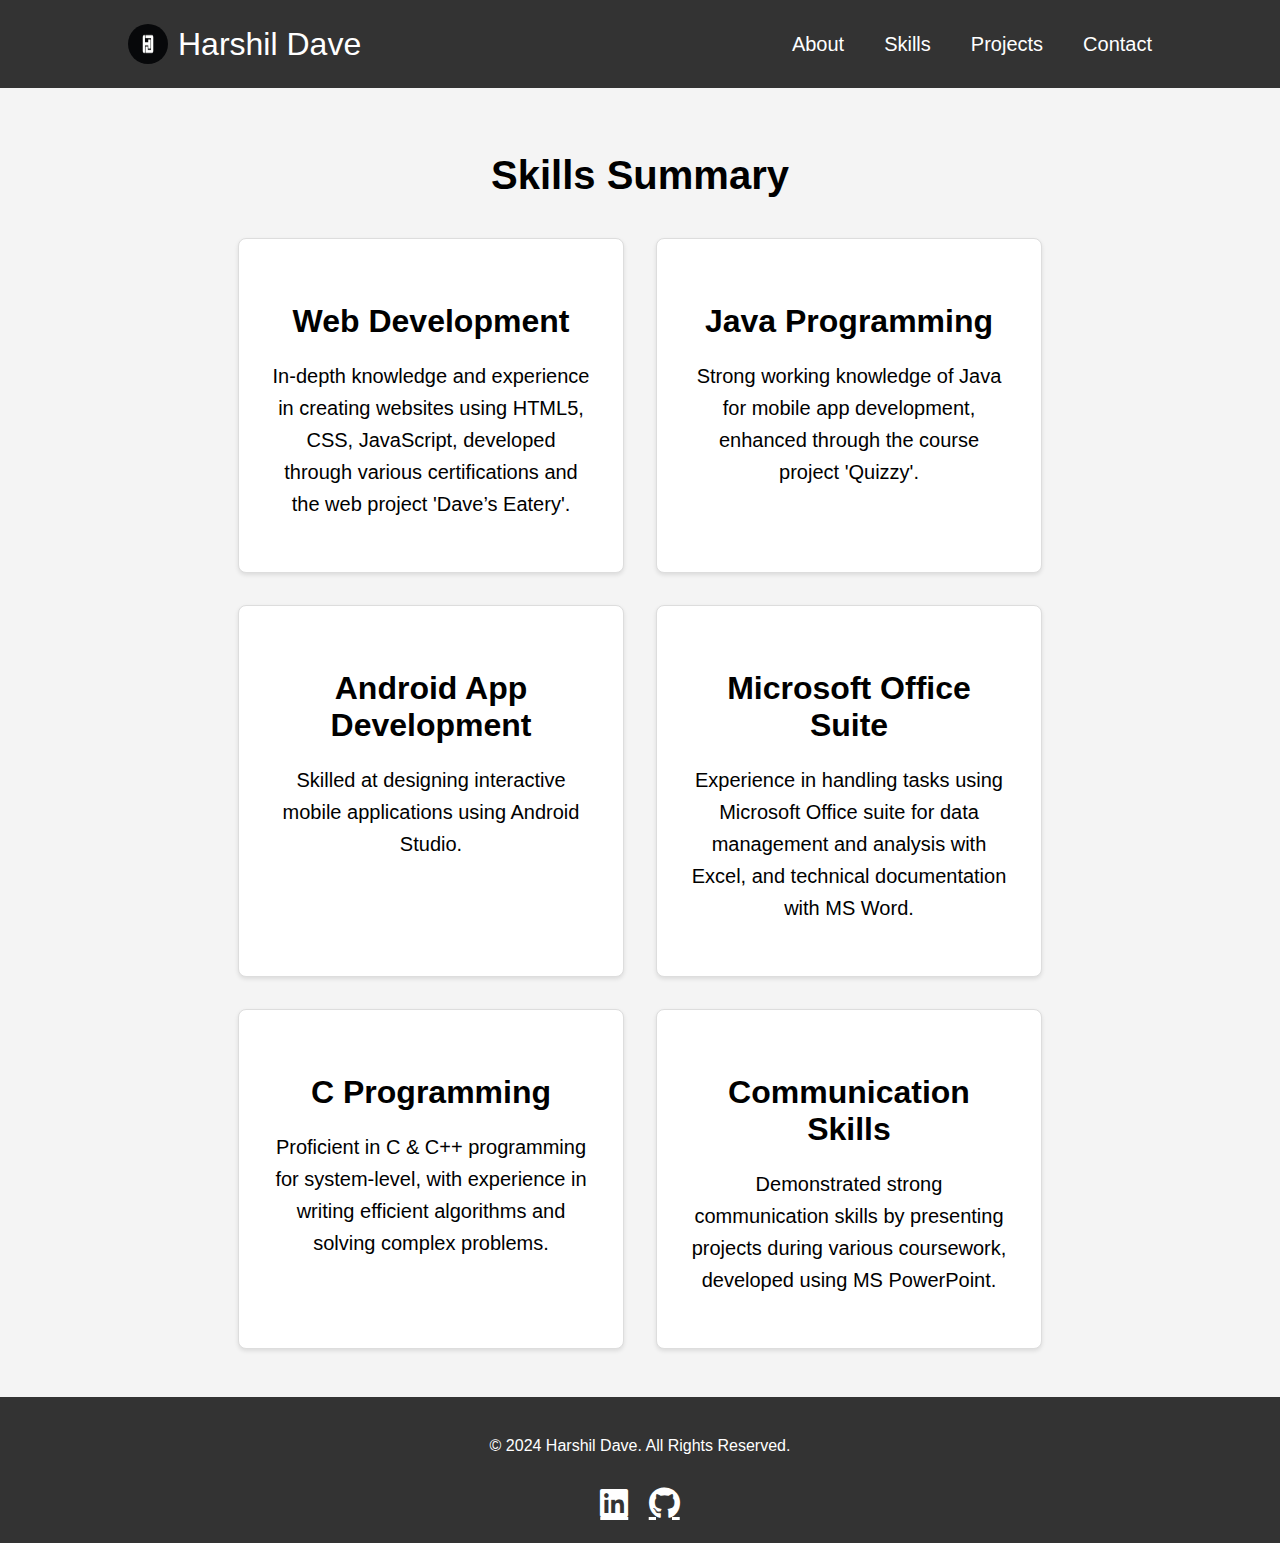
==== skills.html @ 9693ce3e "initail website setup" ====
<!DOCTYPE html>
<html lang="en">
<head>
    <meta charset="UTF-8">
    <meta name="viewport" content="width=device-width, initial-scale=1.0">
    <title>Skills - Harshil Dave</title>
    <link rel="stylesheet" href="skills.css">
    <link rel="stylesheet" href="https://cdnjs.cloudflare.com/ajax/libs/font-awesome/6.1.1/css/all.min.css">
</head>
<body>
    <header>
        <nav>
            <div class="container">
                <div class="logo">
                    <img src = "harshil.png" alt = "Harshil Dave" class="nav-img">
                    <a href="index.html">Harshil Dave</a>
                </div>
                <ul class="nav-links">
                    <li><a href="about.html">About</a></li>
                    <li><a href="skills.html">Skills</a></li>
                    <li><a href="projects.html">Projects</a></li>
                    <li><a href="contact.html">Contact</a></li>
                </ul>
                <div class="burger">
                    <div class="line1"></div>
                    <div class="line2"></div>
                    <div class="line3"></div>
                </div>
            </div>
        </nav>
    </header>
    <section id="skills">
        <div class="container">
            <h2>Skills Summary</h2>
            <div class="skills-container">
                <div class="skill-card">
                    <h3>Web Development</h3>
                    <p>In-depth knowledge and experience in creating websites using HTML5, CSS, JavaScript, developed through various certifications and the web project 'Dave’s Eatery'.</p>
                </div>
                <div class="skill-card">
                    <h3>Java Programming</h3>
                    <p>Strong working knowledge of Java for mobile app development, enhanced through the course project 'Quizzy'.</p>
                </div>
                <div class="skill-card">
                    <h3>Android App Development</h3>
                    <p>Skilled at designing interactive mobile applications using Android Studio.</p>
                </div>
                <div class="skill-card">
                    <h3>Microsoft Office Suite</h3>
                    <p>Experience in handling tasks using Microsoft Office suite for data management and analysis with Excel, and technical documentation with MS Word.</p>
                </div>
                <div class="skill-card">
                    <h3>C Programming </h3>
                    <p><p>Proficient in C & C++ programming for system-level, with experience in writing efficient algorithms and solving complex problems.</p>
                </p>
                </div>
                <div class="skill-card">
                    <h3>Communication Skills</h3>
                    <p>Demonstrated strong communication skills by presenting projects during various coursework, developed using MS PowerPoint.</p>
                </div>
            </div>
        </div>
    </section>
    <footer>
        <div class="container">
            <p>&copy; 2024 Harshil Dave. All Rights Reserved.</p>
            <div class="social-links">
                <a href="https://www.linkedin.com/in/harshildave23" target="_blank" class="fab fa-linkedin"></a>
                <a href="https://github.com/Dave2317" target="_blank" class="fab fa-github"></a>
            </div>
        </div>
    </footer>
   
</body>
</html>
---- skills.css ----
/* General Styles */
body, html {
    margin: 0;
    padding: 0;
    box-sizing: border-box;
    font-family: 'Arial', sans-serif;
    min-height: 100%;
    display: flex;
    flex-direction: column;
}

.container {
    width: 80%;
    margin: auto;
}

header {
    background: #333;
    color: #fff;
    padding: 1.5rem 0; /* Increased padding */
}

header .container {
    display: flex;
    justify-content: space-between;
    align-items: center;
}

header .logo {
    display: flex;
    align-items: center;
}

header .logo img.nav-img {
    width: 40px; /* Adjust size as needed */
    height: 40px; /* Adjust size as needed */
    border-radius: 50%;
    margin-right: 10px;
}

header .logo a {
    color: #fff;
    text-decoration: none;
    font-size: 2rem; /* Increased font size */
}

.nav-links {
    list-style: none;
    display: flex;
    justify-content: flex-end;
    align-items: center;
    margin: 0;
}

.nav-links li {
    margin-left: 2.5rem; /* Increased margin */
}

.nav-links a {
    color: #fff;
    text-decoration: none;
    font-size: 1.25rem; /* Increased font size */
}

.burger {
    display: none;
    cursor: pointer;
}

.burger div {
    width: 25px;
    height: 3px;
    background: #fff;
    margin: 5px;
    transition: all 0.3s ease;
}

/* Skills Section */
#skills {
    background: #f4f4f4;
    padding: 2rem 0;
    text-align: center;
    flex: 1; /* Ensure skills section grows to fill space */
}

#skills h2 {
    font-size: 2.5rem; /* Increased font size */
    margin-bottom: 1.5rem;
}

.skills-container {
    display: flex;
    flex-wrap: wrap;
    justify-content: center;
}

.skill-card {
    background: #fff;
    border: 1px solid #ddd;
    border-radius: 8px;
    box-shadow: 0 2px 4px rgba(0,0,0,0.1);
    margin: 1rem;
    padding: 2rem; /* Increased padding */
    width: 320px; /* Adjusted width */
}

.skill-card h3 {
    font-size: 2rem; /* Increased font size */
    margin-bottom: 1rem;
}

.skill-card p {
    font-size: 1.25rem; /* Increased font size */
    line-height: 1.6;
}

/* Footer */
footer {
    background: #333;
    color: #fff;
    text-align: center;
    padding: 1.5rem 0; /* Increased padding */
    position: relative;
}

footer .container {
    display: flex;
    flex-direction: column;
    align-items: center;
}

footer .social-links {
    margin-top: 1rem;
}

footer .social-links a {
    margin: 0 0.5rem;
    color: #fff;
    font-size: 2rem; /* Font size for icons */
    transition: transform 0.3s ease;
}

footer .social-links a:hover {
    transform: scale(1.2);
}

/* Responsive Design */
@media (max-width: 768px) {
    .nav-links {
        display: none;
        flex-direction: column;
        text-align: center;
    }

    .nav-links.active {
        display: flex;
    }

    .burger {
        display: block;
    }

    .skills-container {
        flex-direction: column;
        align-items: center;
    }
}
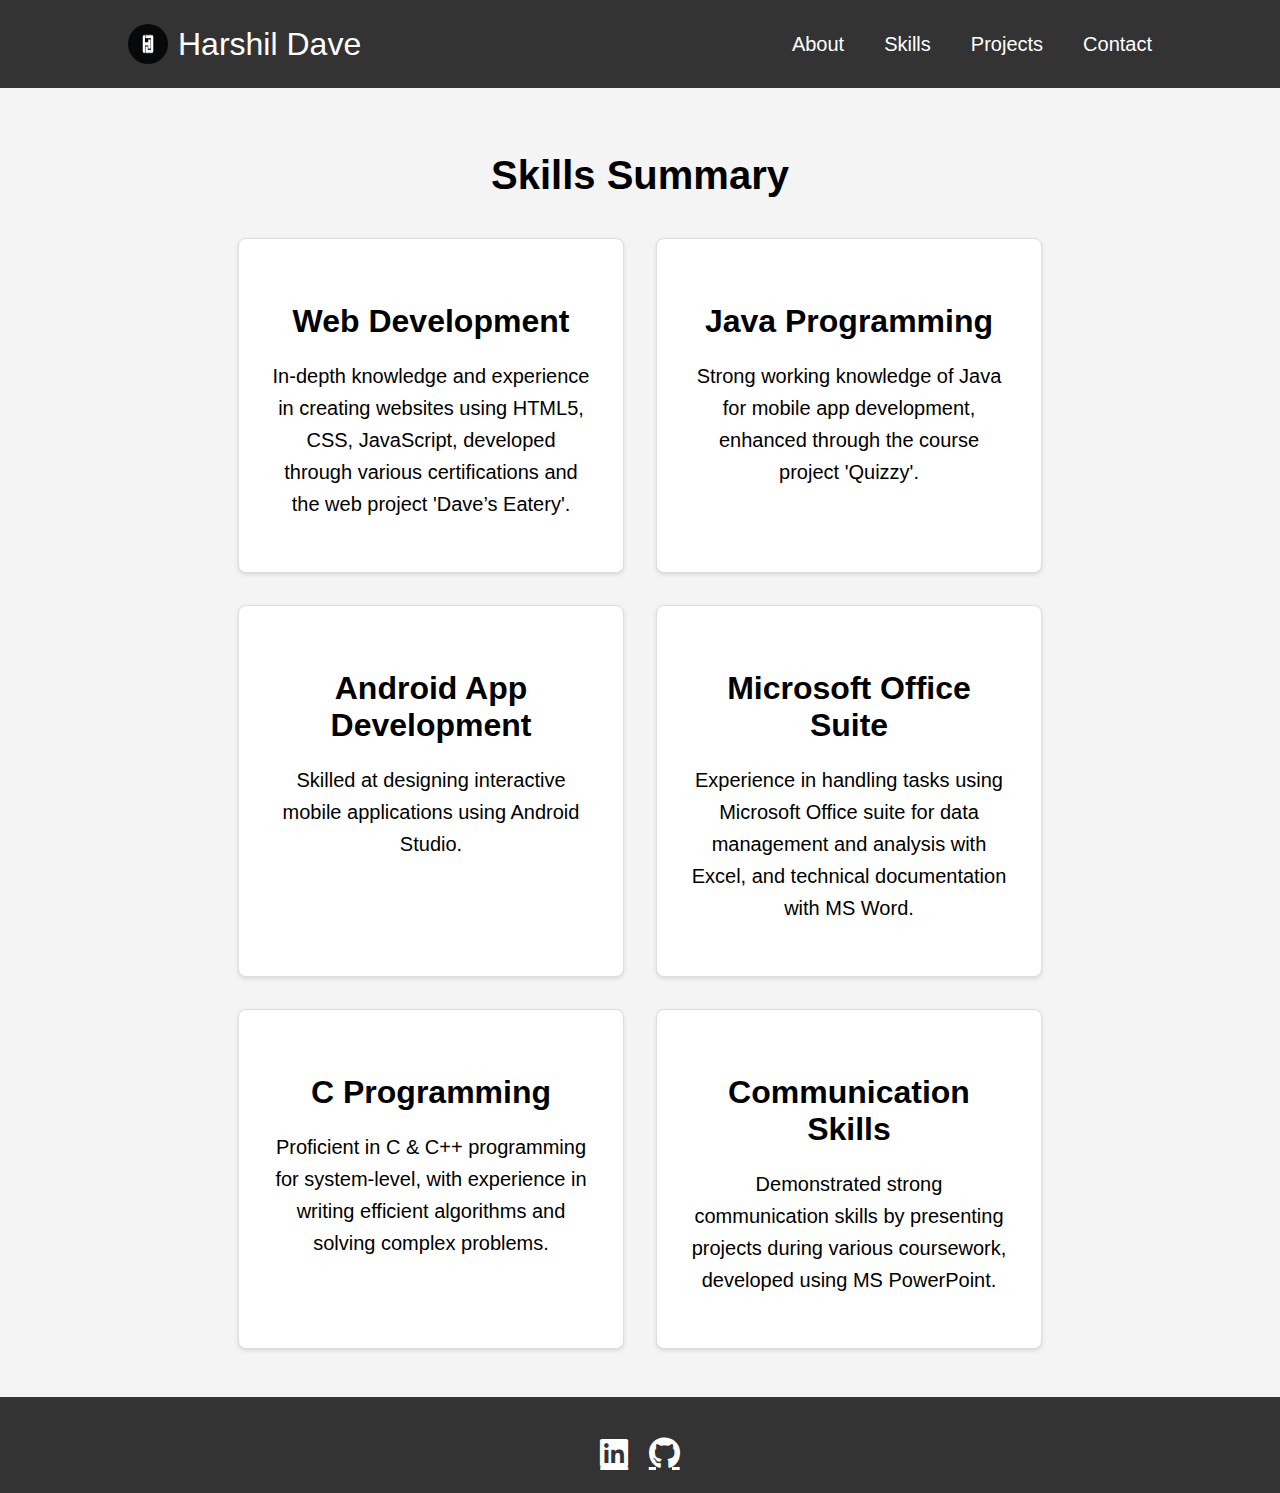
==== commit 58d67fd2: "fixed footer" ====
--- a/skills.html
+++ b/skills.html
@@ -63,7 +63,7 @@
     </section>
     <footer>
         <div class="container">
-            <p>&copy; 2024 Harshil Dave. All Rights Reserved.</p>
+            
             <div class="social-links">
                 <a href="https://www.linkedin.com/in/harshildave23" target="_blank" class="fab fa-linkedin"></a>
                 <a href="https://github.com/Dave2317" target="_blank" class="fab fa-github"></a>
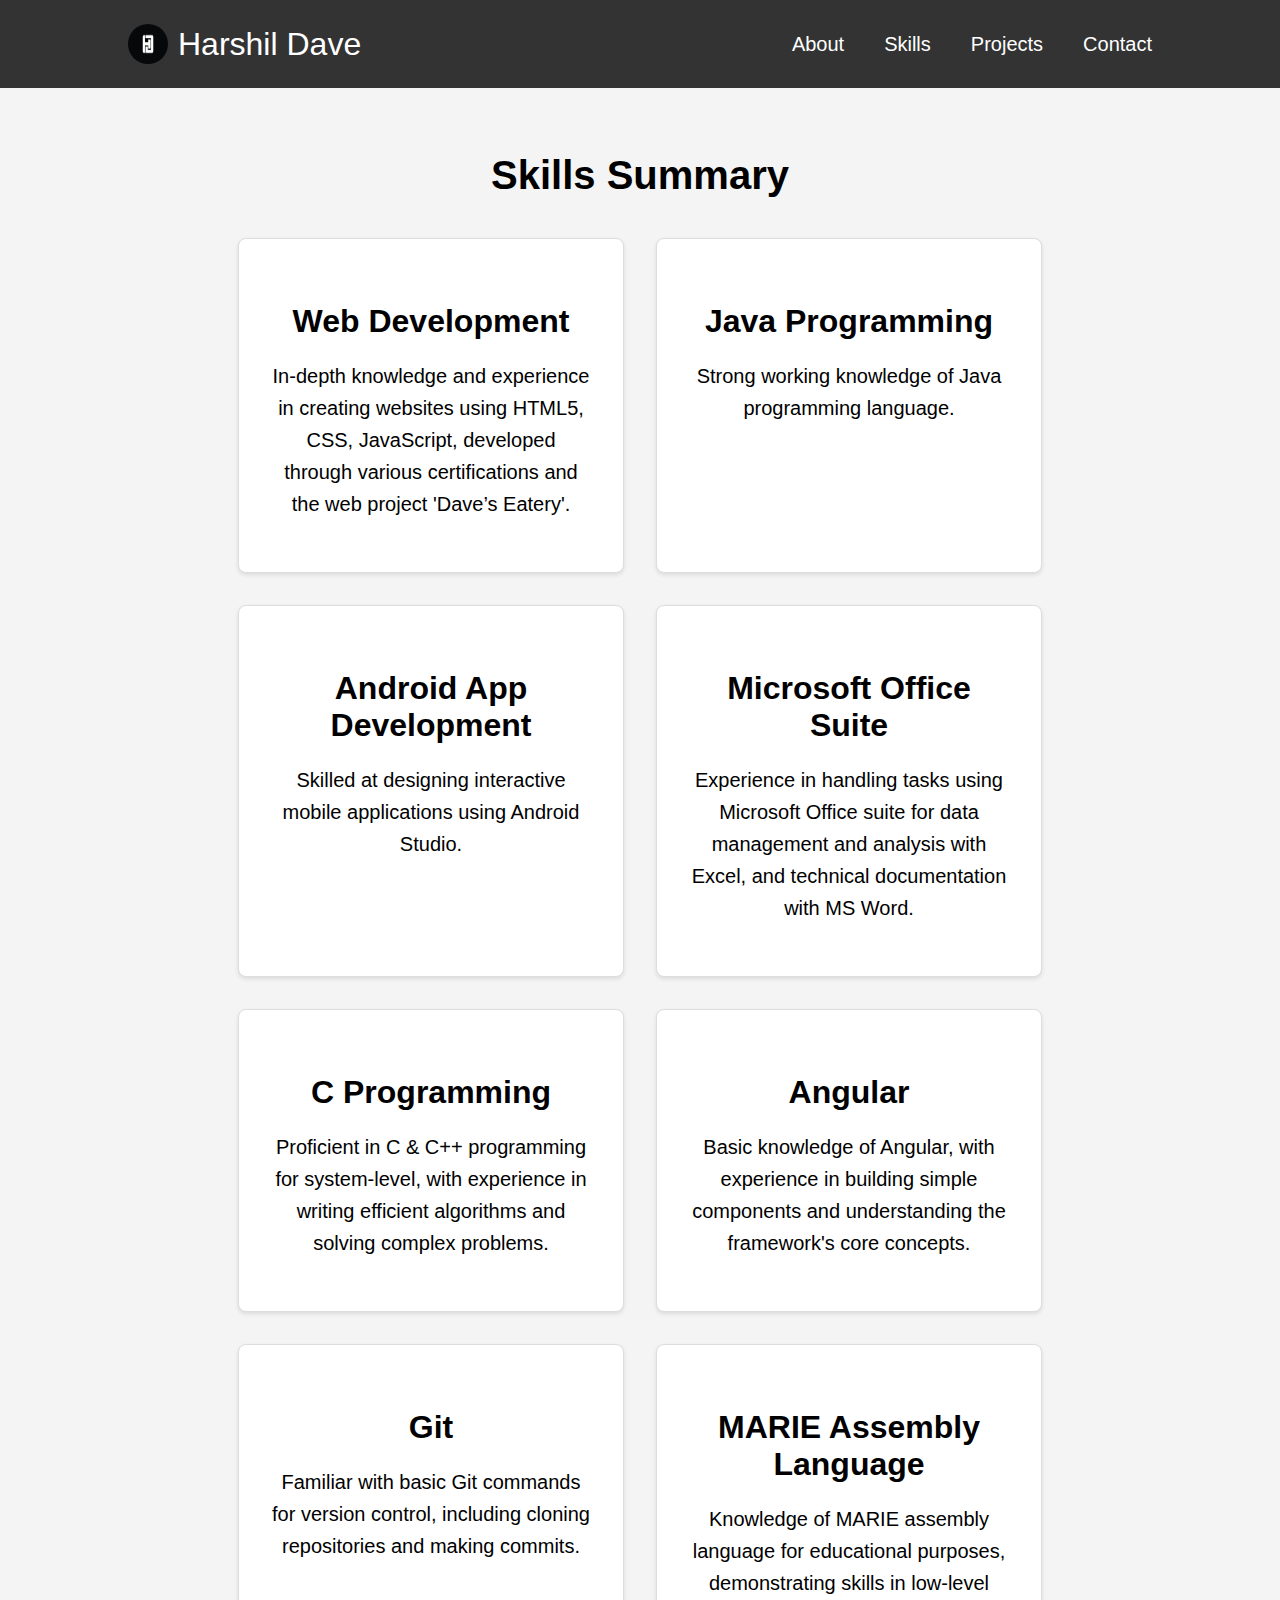
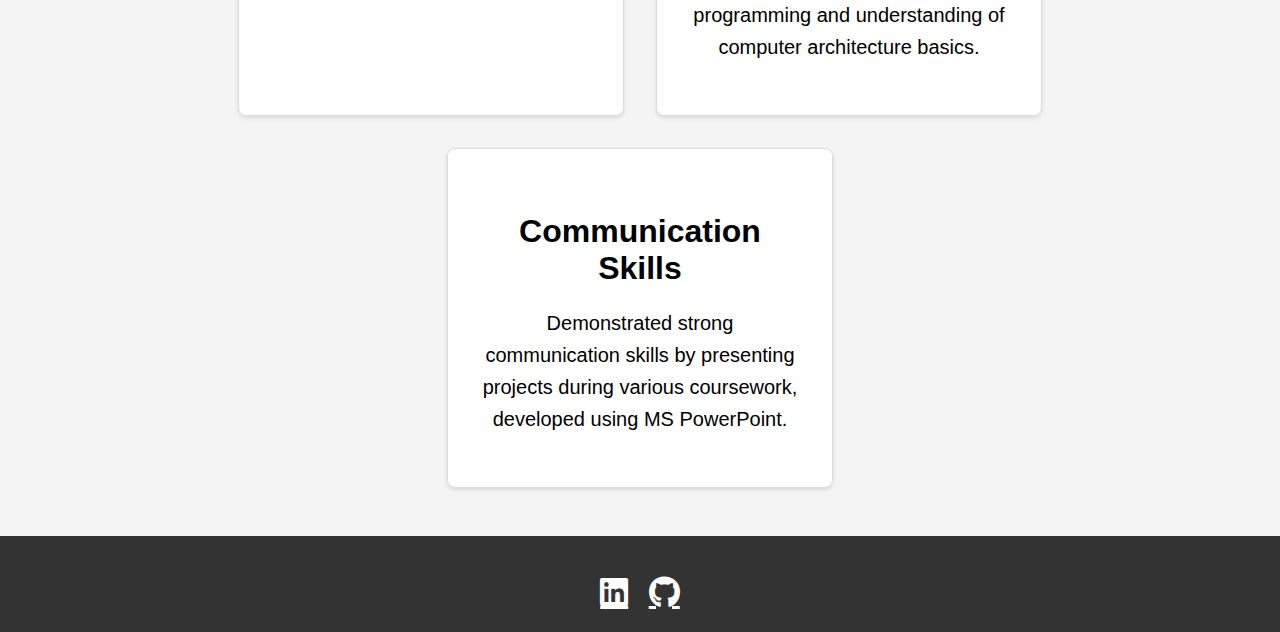
==== commit 14c05444: "Editted Skills summary" ====
--- a/skills.html
+++ b/skills.html
@@ -39,7 +39,7 @@
                 </div>
                 <div class="skill-card">
                     <h3>Java Programming</h3>
-                    <p>Strong working knowledge of Java for mobile app development, enhanced through the course project 'Quizzy'.</p>
+                    <p>Strong working knowledge of Java programming language.</p>
                 </div>
                 <div class="skill-card">
                     <h3>Android App Development</h3>
@@ -51,13 +51,25 @@
                 </div>
                 <div class="skill-card">
                     <h3>C Programming </h3>
-                    <p><p>Proficient in C & C++ programming for system-level, with experience in writing efficient algorithms and solving complex problems.</p>
-                </p>
+                    <p>Proficient in C & C++ programming for system-level, with experience in writing efficient algorithms and solving complex problems.</p>
+                </div>
+                <div class="skill-card">
+                    <h3>Angular</h3>
+                    <p>Basic knowledge of Angular, with experience in building simple components and understanding the framework's core concepts.</p>
+                </div>
+                <div class="skill-card">
+                    <h3>Git</h3>
+                    <p>Familiar with basic Git commands for version control, including cloning repositories and making commits.</p>
+                </div>
+                <div class="skill-card">
+                    <h3>MARIE Assembly Language</h3>
+                    <p>Knowledge of MARIE assembly language for educational purposes, demonstrating skills in low-level programming and understanding of computer architecture basics.</p>
                 </div>
                 <div class="skill-card">
                     <h3>Communication Skills</h3>
                     <p>Demonstrated strong communication skills by presenting projects during various coursework, developed using MS PowerPoint.</p>
                 </div>
+                
             </div>
         </div>
     </section>
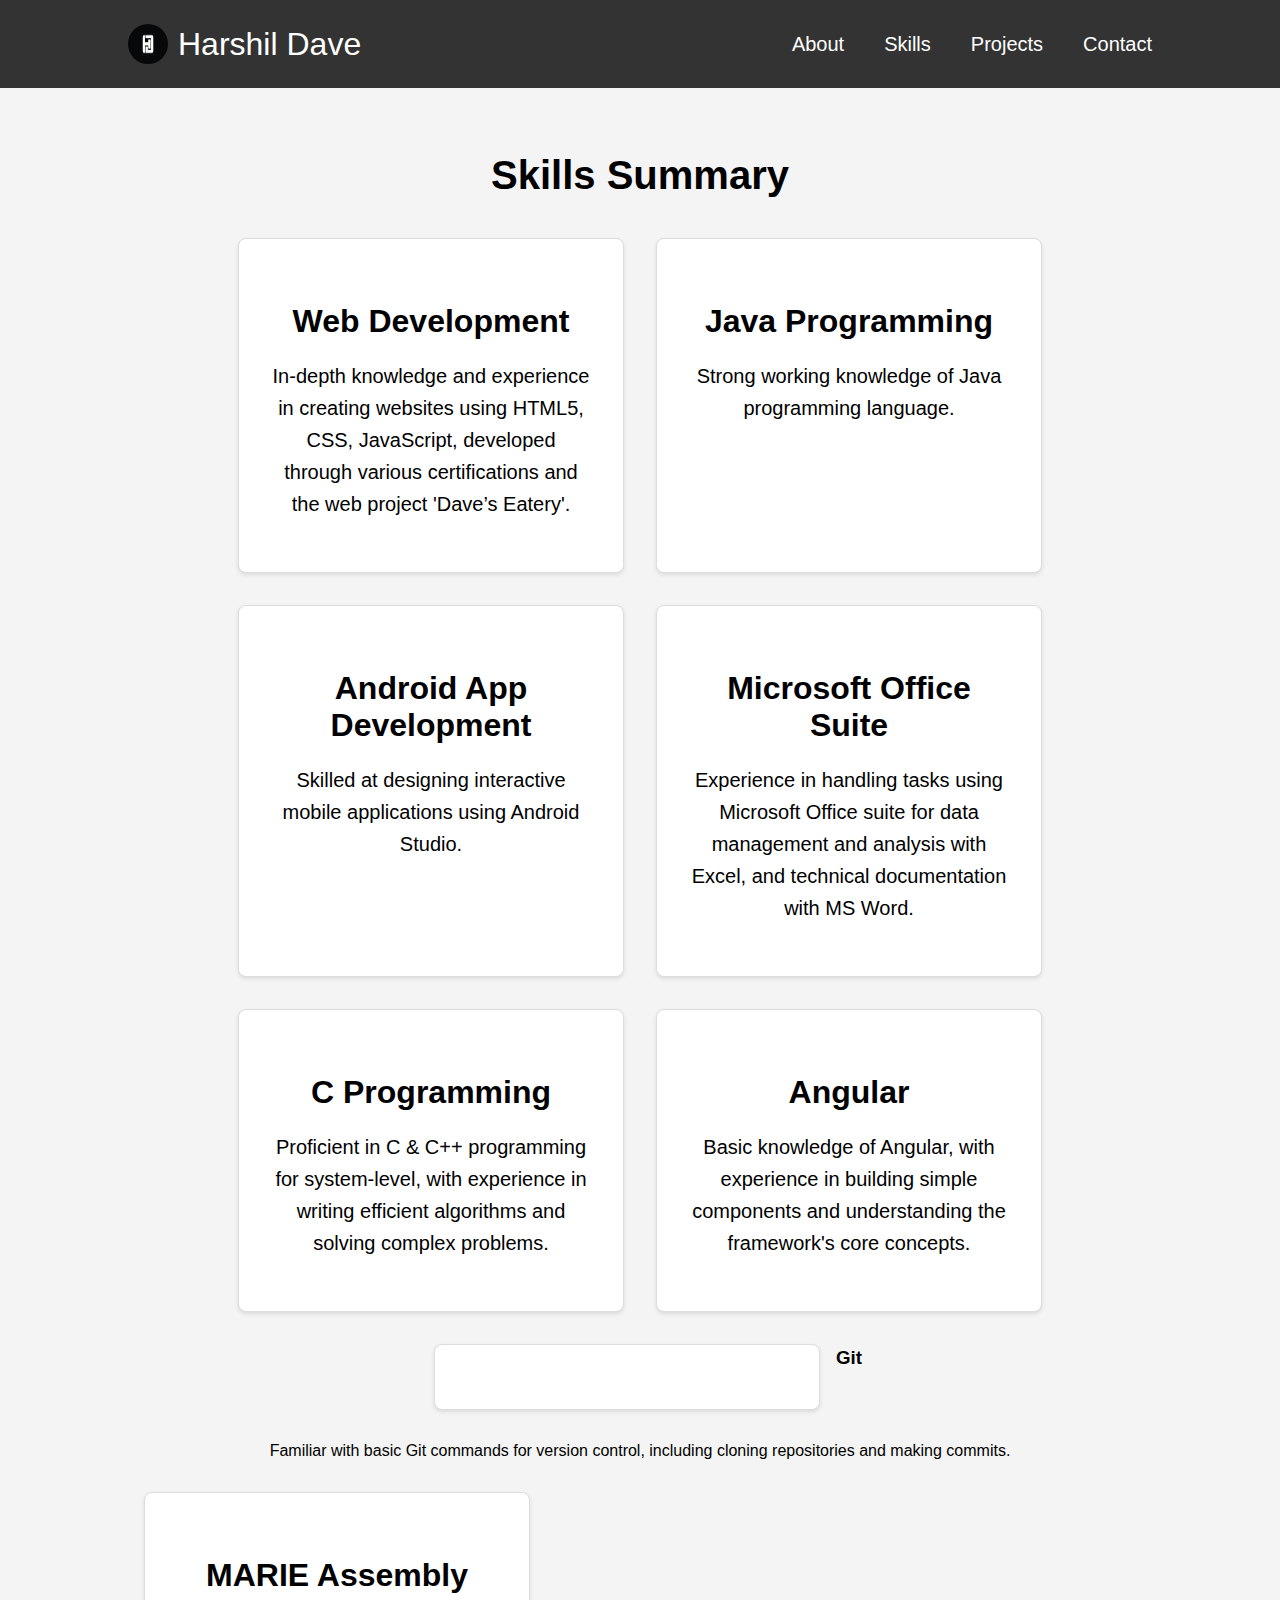
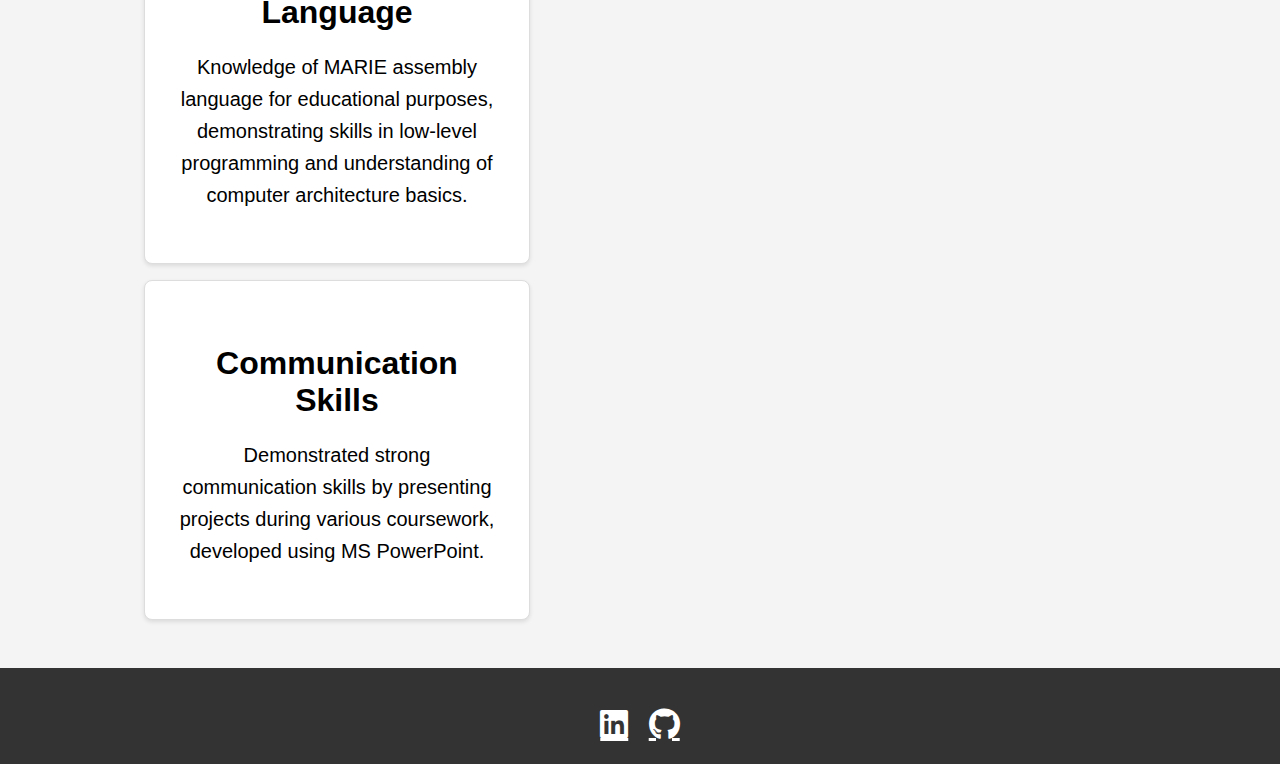
==== commit 73a77ff1: "Eddited skills.html" ====
--- a/skills.html
+++ b/skills.html
@@ -57,7 +57,7 @@
                     <h3>Angular</h3>
                     <p>Basic knowledge of Angular, with experience in building simple components and understanding the framework's core concepts.</p>
                 </div>
-                <div class="skill-card">
+                <div class="skill-card"></div>
                     <h3>Git</h3>
                     <p>Familiar with basic Git commands for version control, including cloning repositories and making commits.</p>
                 </div>
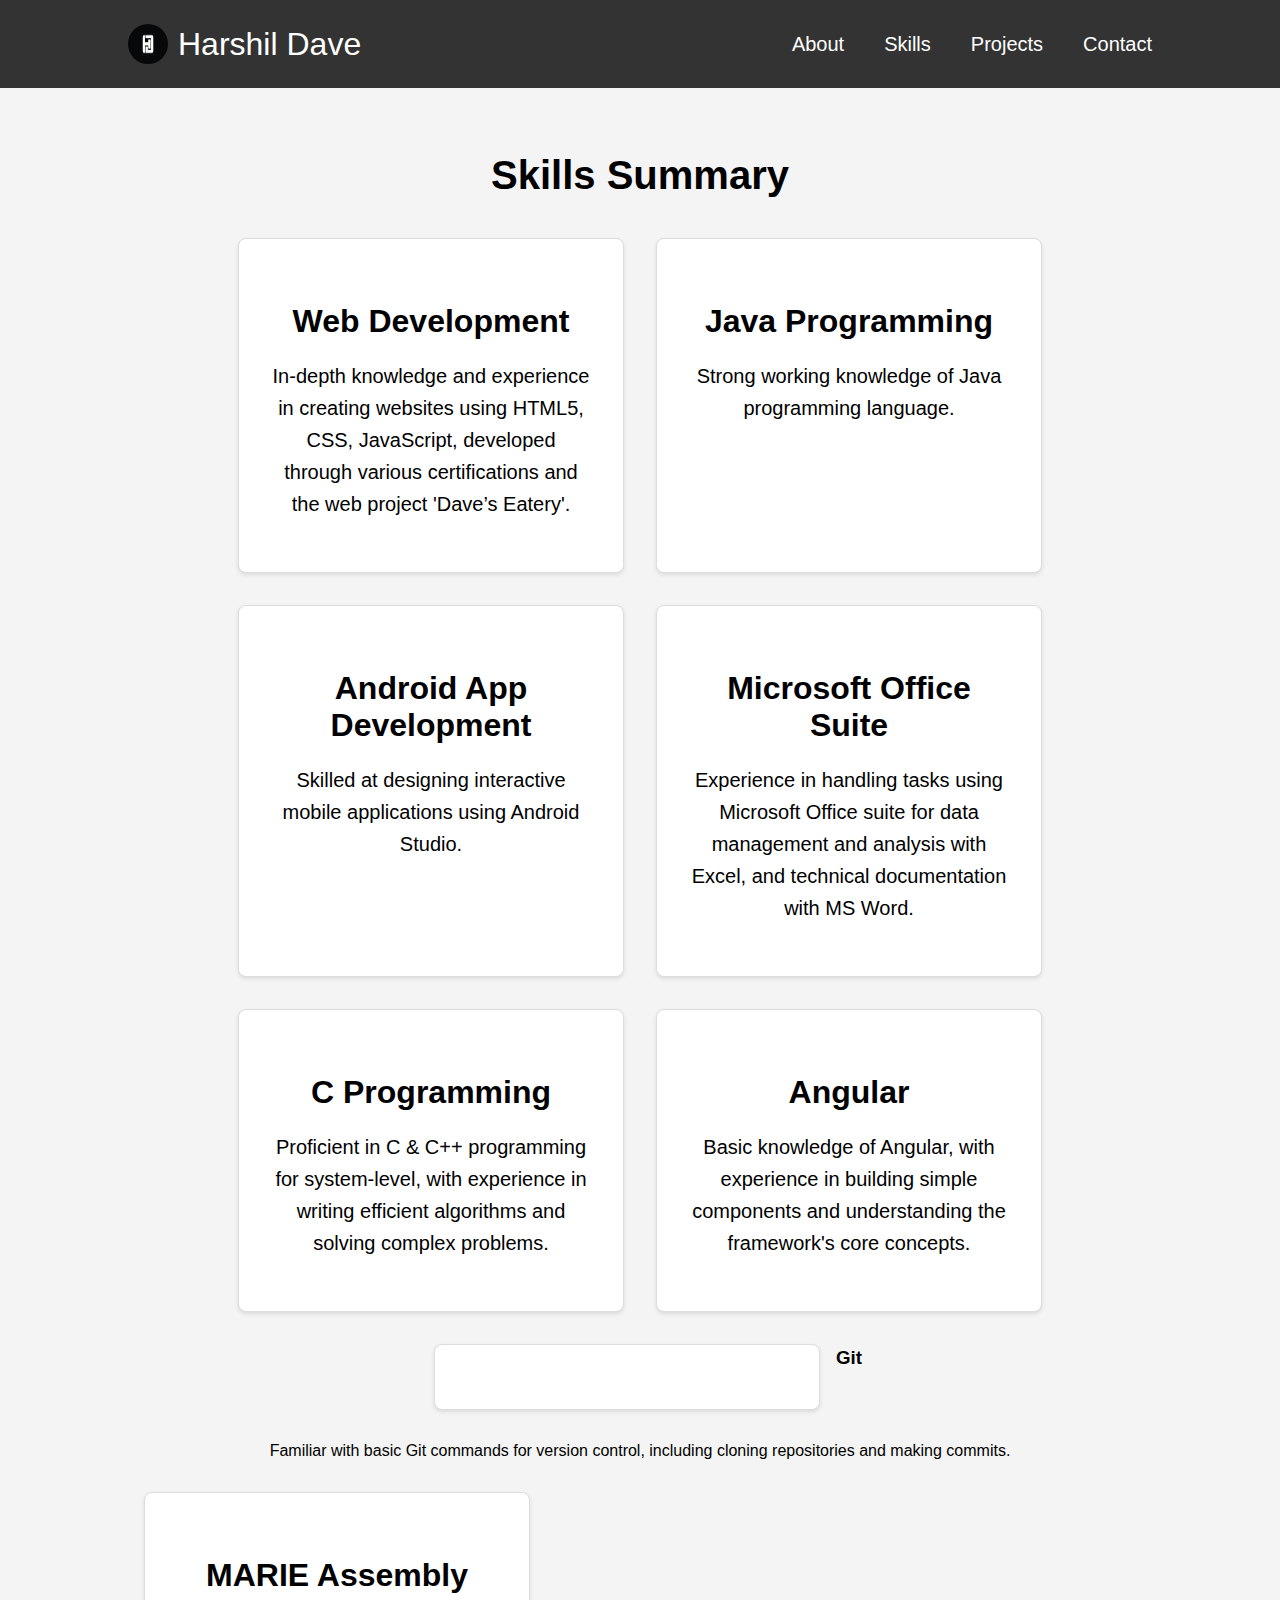
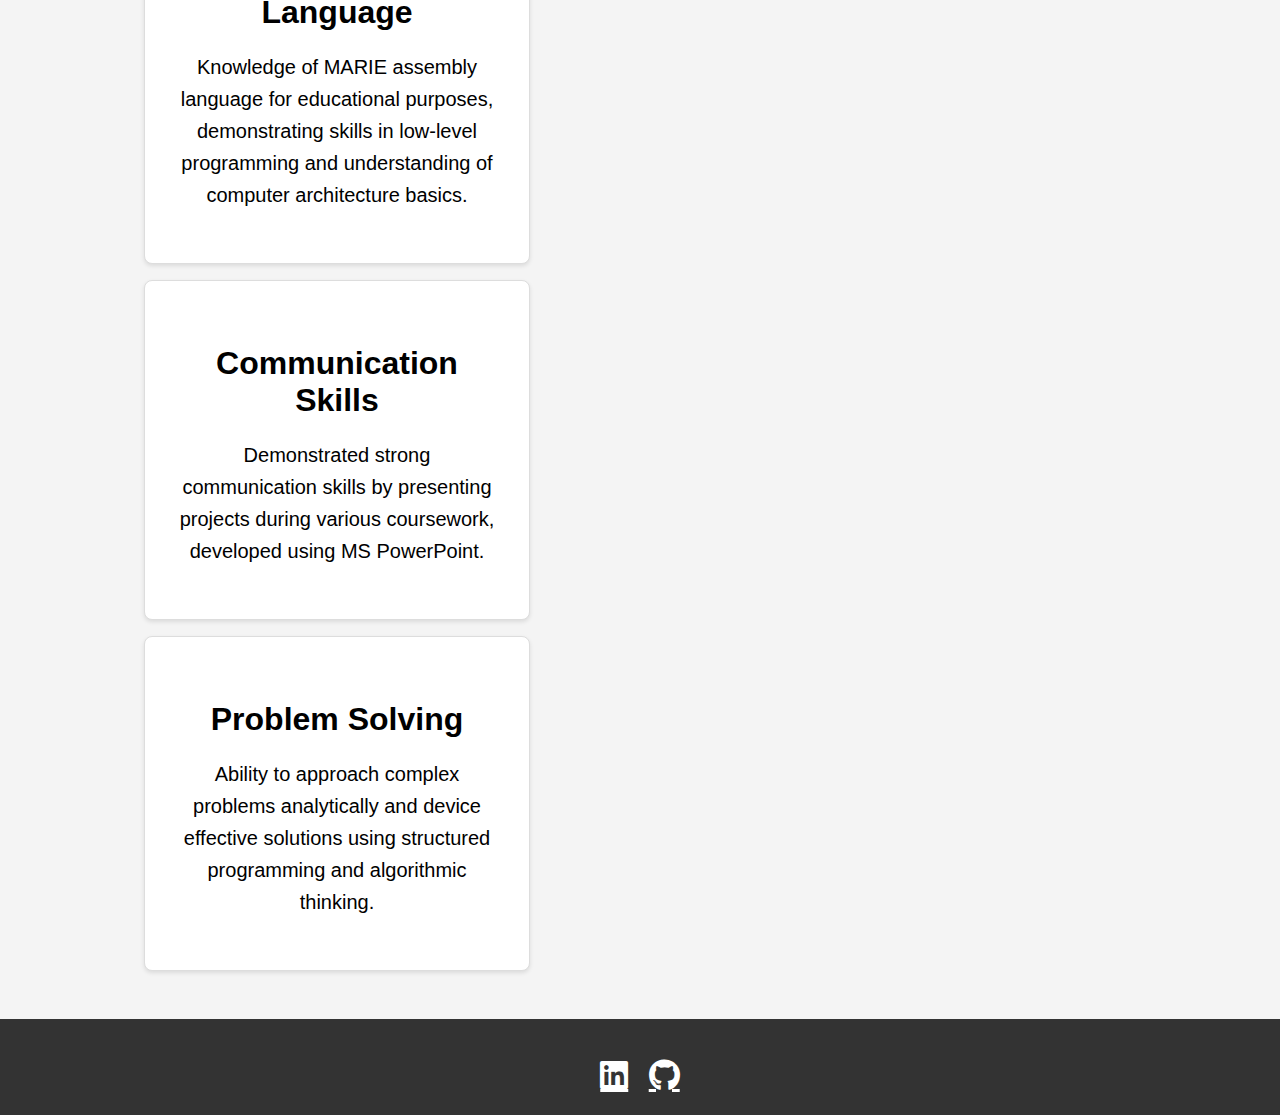
==== commit 53620d15: "Skills.html" ====
--- a/skills.html
+++ b/skills.html
@@ -69,7 +69,11 @@
                     <h3>Communication Skills</h3>
                     <p>Demonstrated strong communication skills by presenting projects during various coursework, developed using MS PowerPoint.</p>
                 </div>
-                
+                <div class="skill-card">
+                    <h3>Problem Solving</h3>
+                    <p>Ability to approach complex problems analytically and device effective solutions using structured programming and algorithmic thinking.</p>
+                </div>
+               
             </div>
         </div>
     </section>
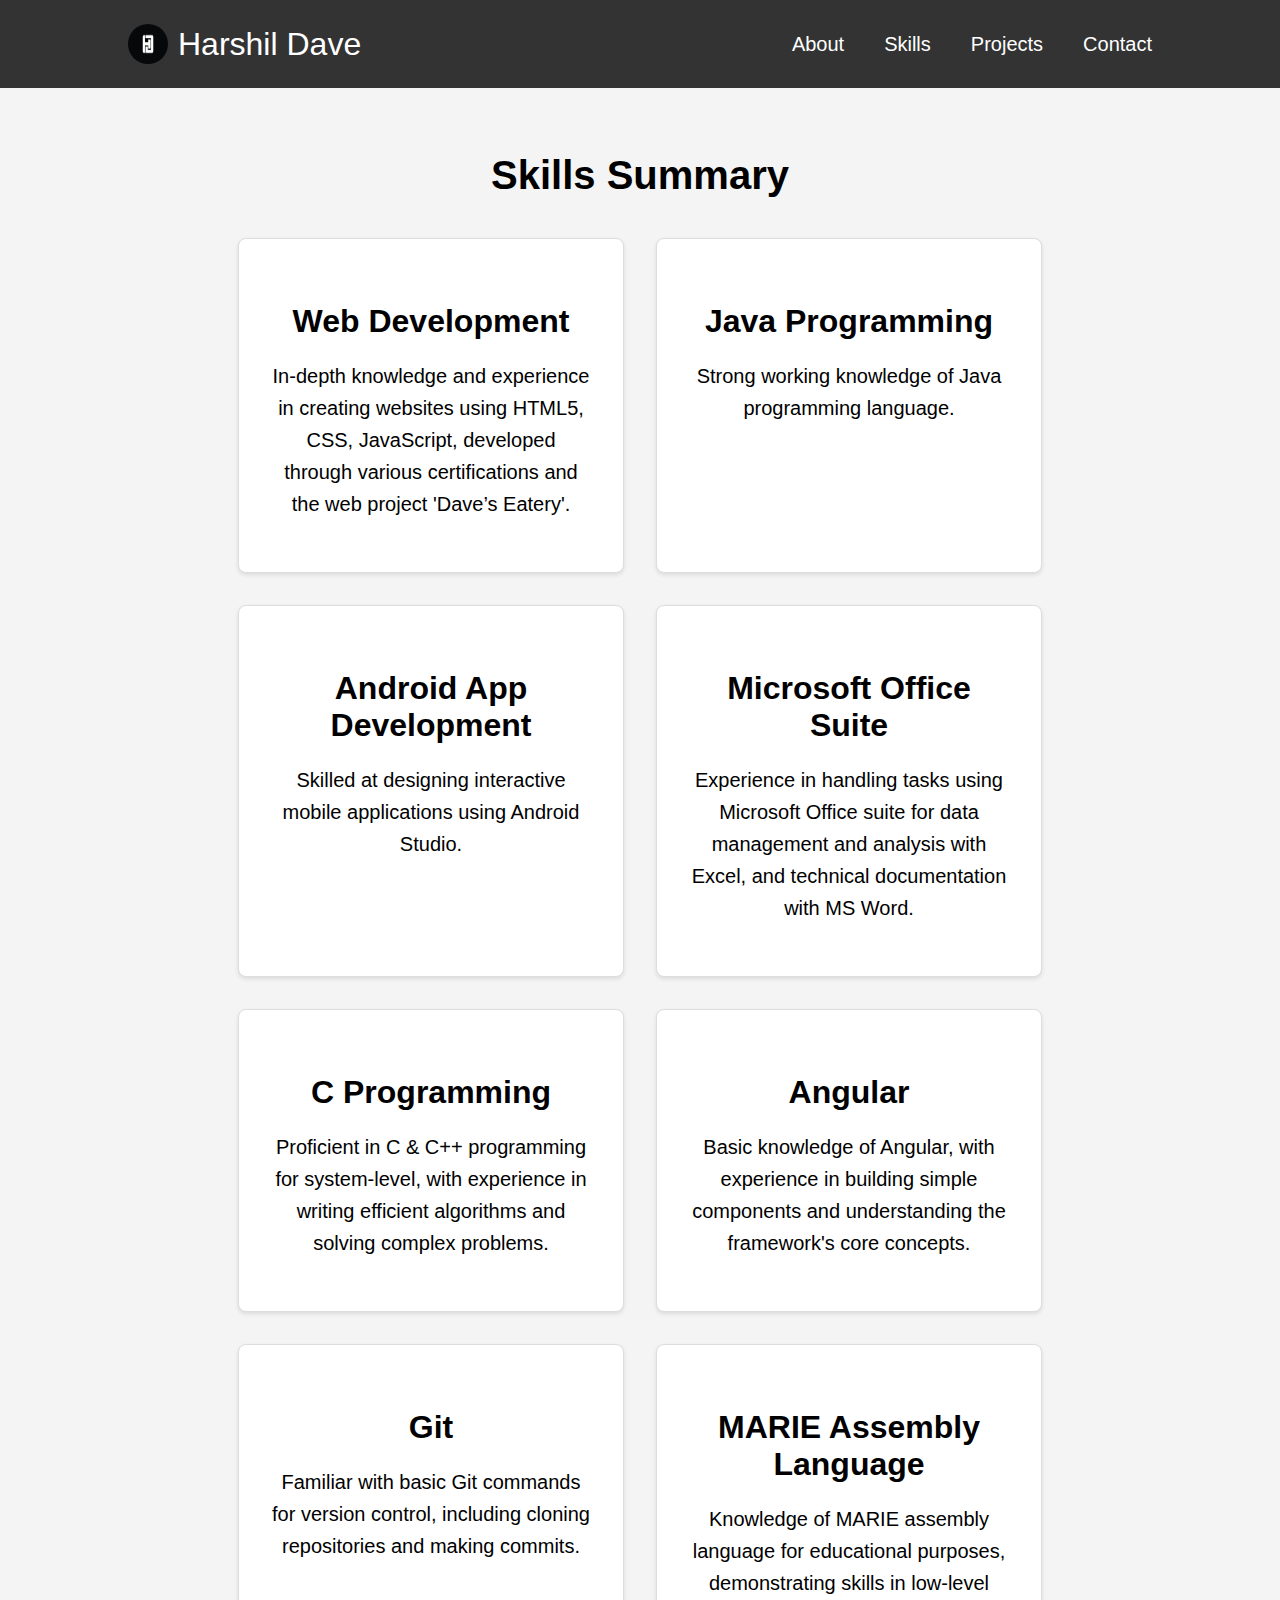
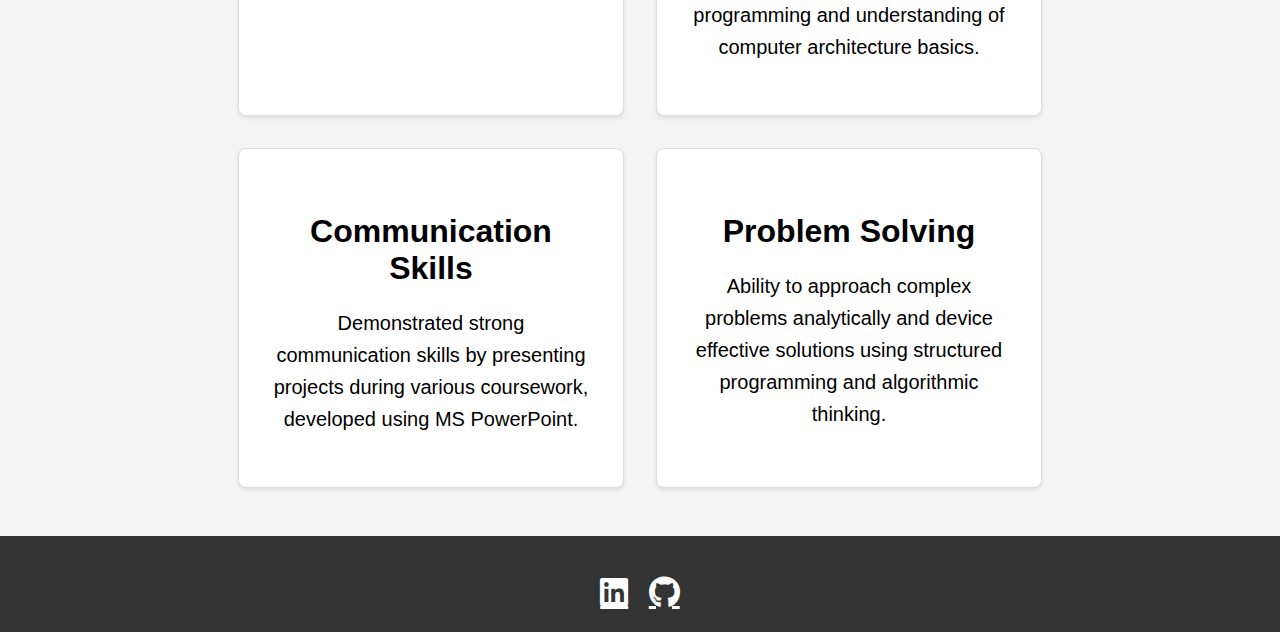
==== commit 49308b2b: "Fixing Skills page" ====
--- a/skills.html
+++ b/skills.html
@@ -57,7 +57,7 @@
                     <h3>Angular</h3>
                     <p>Basic knowledge of Angular, with experience in building simple components and understanding the framework's core concepts.</p>
                 </div>
-                <div class="skill-card"></div>
+                <div class="skill-card">
                     <h3>Git</h3>
                     <p>Familiar with basic Git commands for version control, including cloning repositories and making commits.</p>
                 </div>
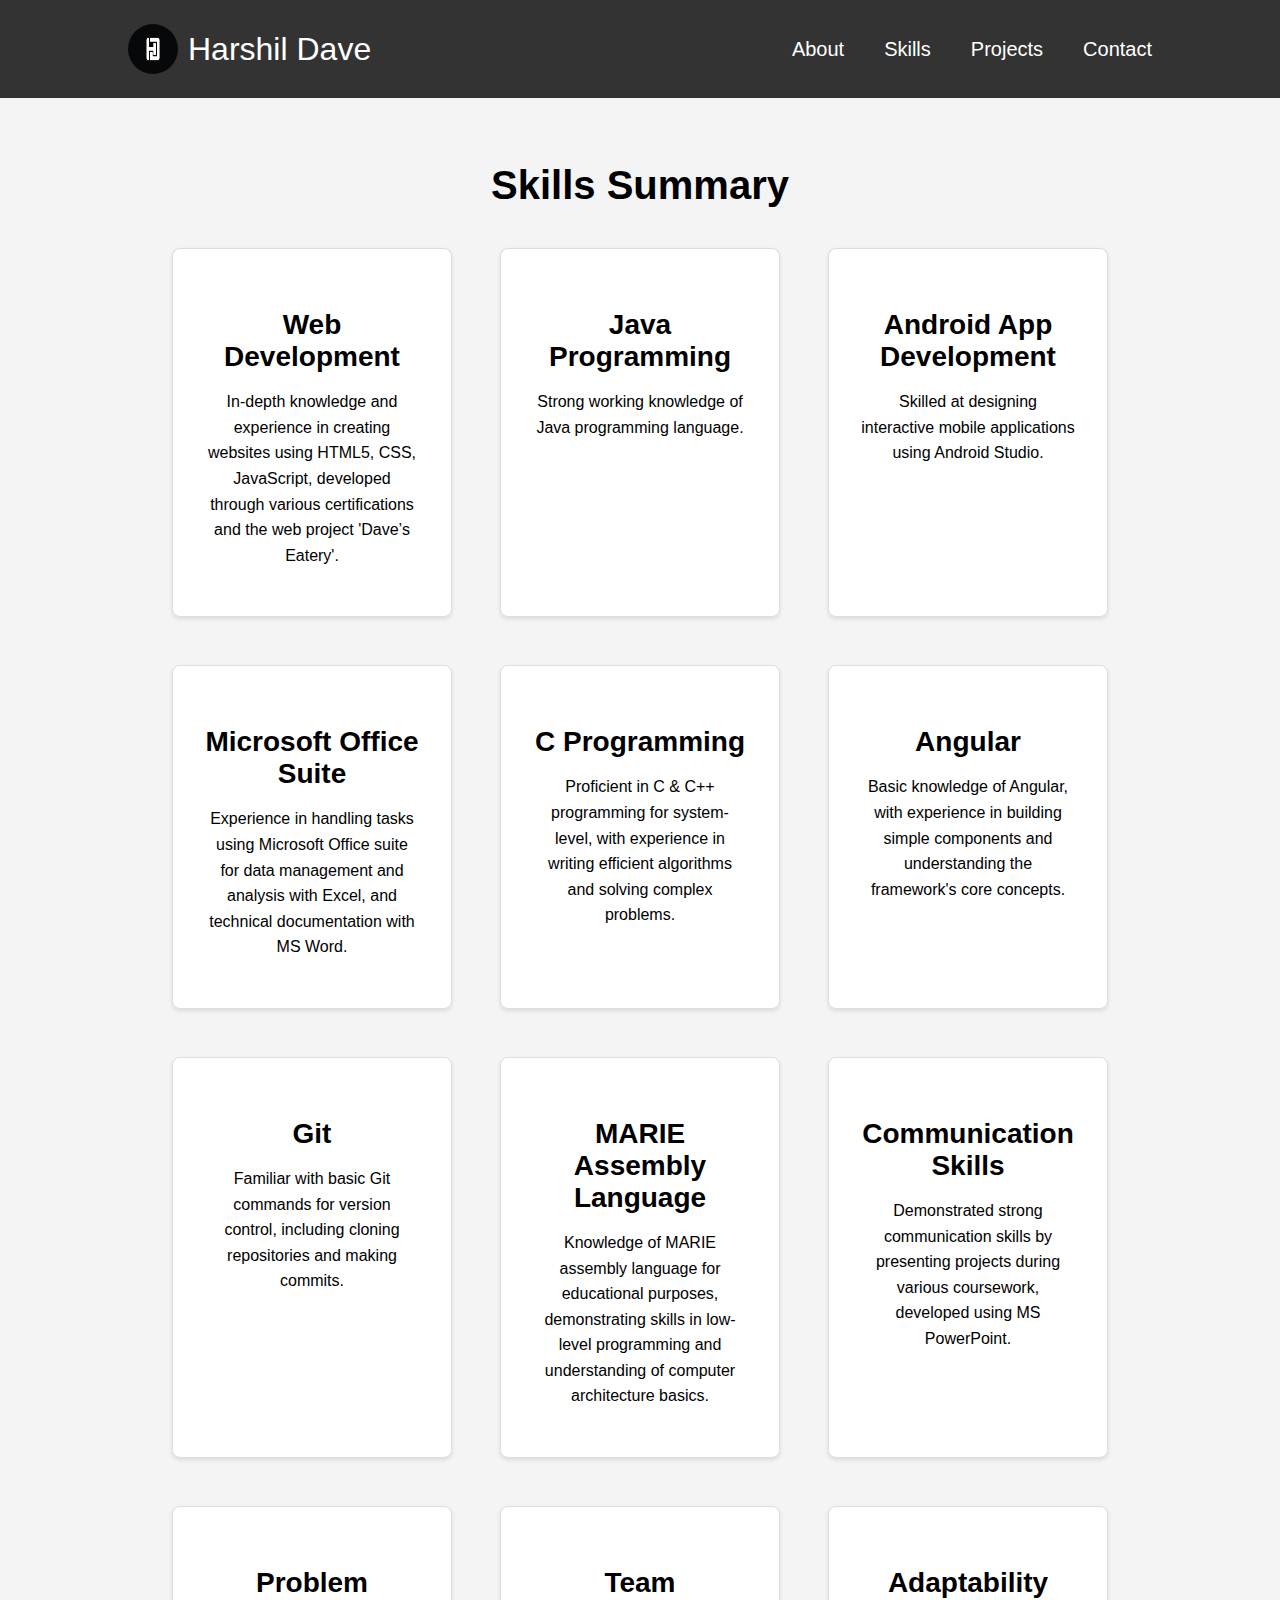
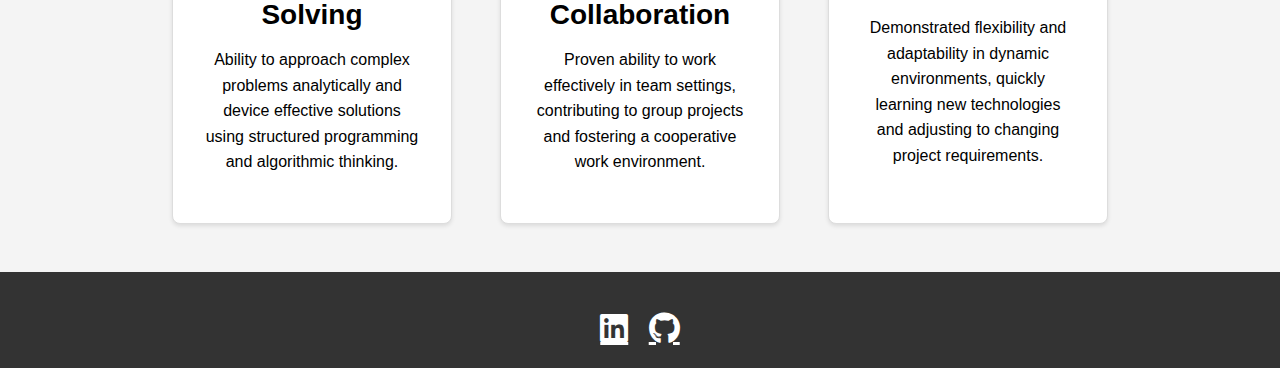
==== commit 2a760bf9: "bug fixes" ====
--- a/skills.html
+++ b/skills.html
@@ -73,6 +73,14 @@
                     <h3>Problem Solving</h3>
                     <p>Ability to approach complex problems analytically and device effective solutions using structured programming and algorithmic thinking.</p>
                 </div>
+                <div class="skill-card">
+                    <h3>Team Collaboration</h3>
+                    <p>Proven ability to work effectively in team settings, contributing to group projects and fostering a cooperative work environment.</p>
+                </div>
+                <div class="skill-card">
+                    <h3>Adaptability</h3>
+                    <p>Demonstrated flexibility and adaptability in dynamic environments, quickly learning new technologies and adjusting to changing project requirements.</p>
+                </div>
                
             </div>
         </div>
--- a/skills.css
+++ b/skills.css
@@ -17,13 +17,15 @@
 header {
     background: #333;
     color: #fff;
-    padding: 1.5rem 0; /* Increased padding */
+    padding: 1.5rem 0; /* Changed padding to match project.css */
 }
 
 header .container {
     display: flex;
     justify-content: space-between;
     align-items: center;
+    max-width: 1200px;
+    margin: 0 auto;
 }
 
 header .logo {
@@ -32,8 +34,8 @@
 }
 
 header .logo img.nav-img {
-    width: 40px; /* Adjust size as needed */
-    height: 40px; /* Adjust size as needed */
+    width: 50px; /* Changed width to match project.css */
+    height: 50px; /* Changed height to match project.css */
     border-radius: 50%;
     margin-right: 10px;
 }
@@ -41,7 +43,7 @@
 header .logo a {
     color: #fff;
     text-decoration: none;
-    font-size: 2rem; /* Increased font size */
+    font-size: 2rem; /* Font size already matches project.css */
 }
 
 .nav-links {
@@ -53,13 +55,13 @@
 }
 
 .nav-links li {
-    margin-left: 2.5rem; /* Increased margin */
+    margin-left: 2.5rem; /* Margin already matches project.css */
 }
 
 .nav-links a {
     color: #fff;
     text-decoration: none;
-    font-size: 1.25rem; /* Increased font size */
+    font-size: 1.25rem; /* Font size already matches project.css */
 }
 
 .burger {
@@ -92,6 +94,7 @@
     display: flex;
     flex-wrap: wrap;
     justify-content: center;
+    gap: 1rem; /* Removed extra space */
 }
 
 .skill-card {
@@ -101,16 +104,17 @@
     box-shadow: 0 2px 4px rgba(0,0,0,0.1);
     margin: 1rem;
     padding: 2rem; /* Increased padding */
-    width: 320px; /* Adjusted width */
+    width: 280px; /* Adjusted width */
+    box-sizing: border-box;
 }
 
 .skill-card h3 {
-    font-size: 2rem; /* Increased font size */
+    font-size: 1.75rem; /* Increased font size */
     margin-bottom: 1rem;
 }
 
 .skill-card p {
-    font-size: 1.25rem; /* Increased font size */
+    font-size: 1rem; /* Increased font size */
     line-height: 1.6;
 }
 
@@ -161,7 +165,7 @@
     }
 
     .skills-container {
-        flex-direction: column;
-        align-items: center;
+        width: 100%;
+        max-width: 600px;
     }
 }
